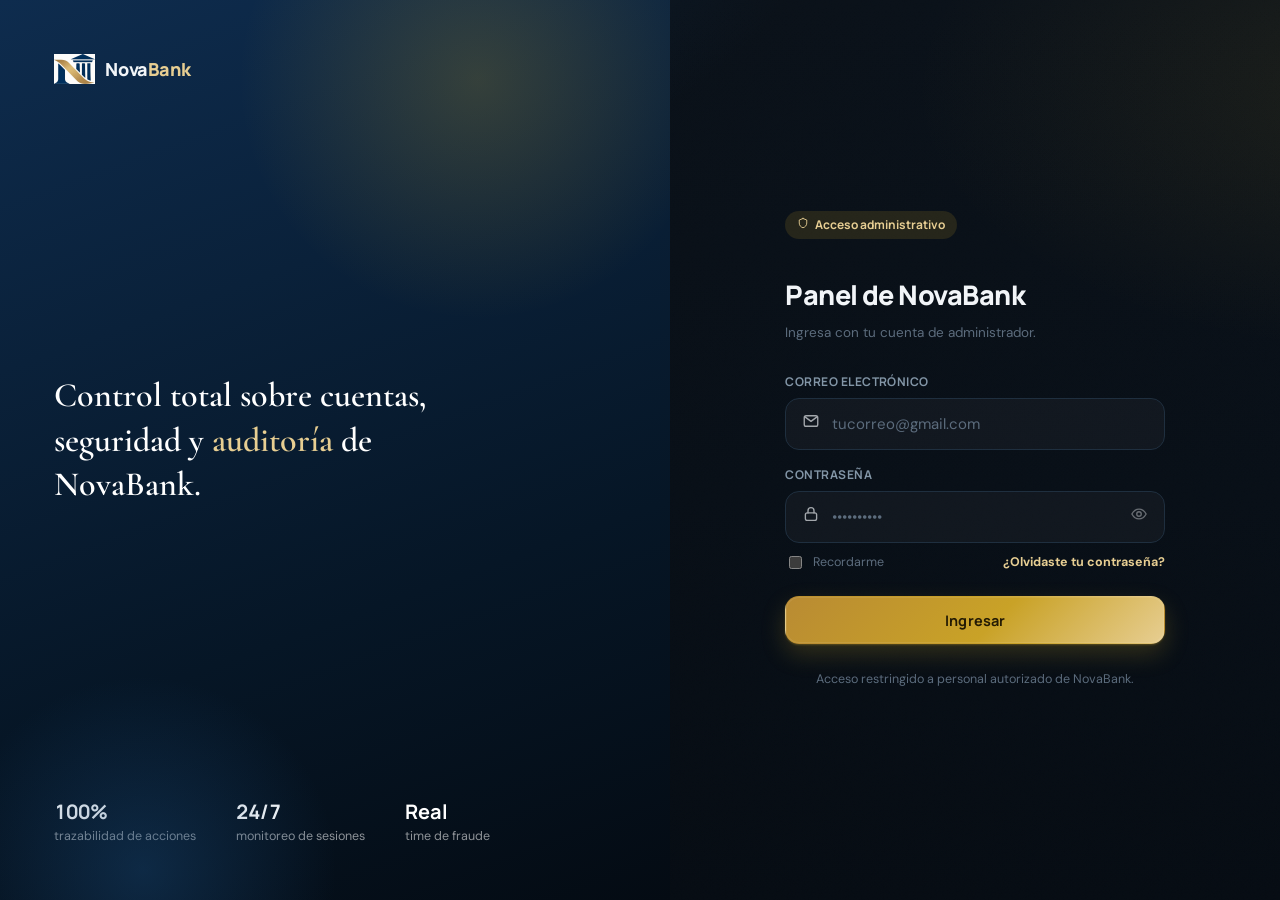
==== auditoria.html @ 41d4a3d4 "Reconstruir la pagina como panel de administracion interno Cambio de alcance: ya no es una banca par" ====
<!DOCTYPE html>
<html lang="es">
<head>
<meta charset="UTF-8" />
<meta name="viewport" content="width=device-width, initial-scale=1.0" />
<title>NovaBank Admin — Auditoría</title>
<meta name="theme-color" content="#080F17" />
<link rel="icon" href="img/logo-banco.png" />
<link rel="stylesheet" href="css/estilos.css" />
</head>
<body>
<div class="app-shell" id="app"></div>

<template id="tpl-auditoria">
  <section class="card card-pad reveal reveal-1">
    <div class="filtros-barra">
      <div class="campo-caja" style="max-width:300px;flex:1">
        <span data-icon="search"></span>
        <input id="buscar" type="text" placeholder="Buscar por usuario o acción…" />
      </div>
      <select class="select-filtro" id="filtro-categoria">
        <option value="">Todas las categorías</option>
        <option value="SESION">Sesión</option>
        <option value="NAVEGACION">Navegación</option>
        <option value="TRANSFERENCIA">Transferencia</option>
        <option value="PAGO_SERVICIO">Pago de servicio</option>
        <option value="RETIRO">Retiro</option>
        <option value="TARJETA">Tarjeta</option>
        <option value="QR">QR</option>
        <option value="PERFIL">Perfil</option>
        <option value="SEGURIDAD">Seguridad</option>
      </select>
    </div>

    <div class="tabla-envoltorio">
      <table class="tabla">
        <thead>
          <tr>
            <th>Usuario</th>
            <th>Acción</th>
            <th>Categoría</th>
            <th>Ubicación</th>
            <th>Resultado</th>
            <th>Fecha y hora</th>
          </tr>
        </thead>
        <tbody id="tabla-auditoria"></tbody>
      </table>
    </div>
    <div id="paginacion-host"></div>
  </section>
</template>

<script src="js/ui.js"></script>
<script src="js/api.js"></script>
<script src="js/auditoria.js"></script>
</body>
</html>
---- css/estilos.css ----
/* ============================================================
   NovaBank — sistema de diseño web
   Paleta y tipografía trasladadas 1:1 desde la app móvil
   (navy #133A63 / dorado #C9A227), en una estética de banca
   privada: oscura, serena, con acentos dorados y vidrio esmerilado.
   ============================================================ */

@import url('https://fonts.googleapis.com/css2?family=Cormorant+Garamond:wght@500;600;700&family=Manrope:wght@500;600;700;800&family=DM+Sans:wght@400;500;700&display=swap');

:root {
  /* Marca */
  --navy: #133A63;
  --navy-deep: #061626;
  --navy-mid: #0E2C4E;
  --navy-glow: #1B4E80;
  --gold: #C9A227;
  --gold-soft: #E7CE92;
  --gold-bronze: #B98B33;
  --gold-pale: #F0DCA8;

  /* Superficie (tema oscuro — banca privada) */
  --bg: #080F17;
  --bg-aurora: radial-gradient(1100px 520px at 12% -10%, rgba(27,78,128,.35), transparent 60%),
               radial-gradient(900px 480px at 110% 10%, rgba(201,162,39,.10), transparent 55%),
               linear-gradient(180deg, #0A1119 0%, #080F17 55%, #060C13 100%);
  --surface: #111E2B;
  --surface-2: #0E1A26;
  --surface-glass: rgba(17,30,43,.72);
  --line: #1E2E3E;
  --line-soft: rgba(255,255,255,.08);

  --ink: #F2F5F8;
  --ink-mid: #B9C6D2;
  --ink-soft: #8295A6;
  --ink-faint: #5B6B7C;

  --verde: #5FD3A0;
  --verde-bg: rgba(95,211,160,.12);
  --rojo: #FF8C7A;
  --rojo-bg: rgba(255,140,122,.12);
  --ambar: #E8C46A;
  --ambar-bg: rgba(232,196,106,.12);
  --azul-info: #7FB4F0;
  --azul-info-bg: rgba(127,180,240,.12);

  --radio-sm: 10px;
  --radio-md: 14px;
  --radio-lg: 18px;
  --radio-xl: 24px;
  --radio-pill: 999px;

  --sombra-card: 0 1px 1px rgba(2,8,16,.3), 0 6px 16px rgba(2,8,16,.3), 0 24px 48px -12px rgba(2,8,16,.5), 0 1px 0 rgba(255,255,255,.04) inset;
  --sombra-flot: 0 2px 6px rgba(2,8,16,.35), 0 24px 64px -8px rgba(2,8,16,.6);
  --sombra-boton: 0 1px 2px rgba(201,162,39,.3), 0 10px 24px rgba(201,162,39,.22), 0 0 0 1px rgba(255,255,255,.08) inset;

  --f-display: 'Cormorant Garamond', Georgia, serif;
  --f-heading: 'Manrope', system-ui, sans-serif;
  --f-body: 'DM Sans', system-ui, sans-serif;

  --ease: cubic-bezier(.22,.9,.3,1);
  --ease-spring: cubic-bezier(.34,1.56,.64,1);
  --sidebar-w: 260px;
}

@media (prefers-reduced-motion: reduce) {
  *, *::before, *::after { animation-duration: .001ms !important; animation-iteration-count: 1 !important; transition-duration: .001ms !important; scroll-behavior: auto !important; }
}

* { box-sizing: border-box; }
html { color-scheme: dark; scroll-behavior: smooth; }

body {
  margin: 0;
  min-height: 100vh;
  background: var(--bg-aurora), var(--bg);
  background-attachment: fixed;
  color: var(--ink);
  font-family: var(--f-body);
  font-size: 15px;
  line-height: 1.5;
  -webkit-font-smoothing: antialiased;
  text-rendering: optimizeLegibility;
  font-feature-settings: 'tnum' 1, 'ss01' 1;
  animation: fundidoBody .5s var(--ease);
  position: relative;
}

/* Grano sutil sobre el fondo — el detalle que separa "plano" de "con
   acabado"; casi imperceptible, pero le quita el aspecto de degradado CSS
   crudo a las superficies oscuras grandes. */
body::before {
  content: '';
  position: fixed; inset: 0; pointer-events: none; z-index: 0; opacity: .035; mix-blend-mode: overlay;
  background-image: url("data:image/svg+xml,%3Csvg xmlns='http://www.w3.org/2000/svg' width='180' height='180'%3E%3Cfilter id='n'%3E%3CfeTurbulence type='fractalNoise' baseFrequency='0.9' numOctaves='2' stitchTiles='stitch'/%3E%3C/filter%3E%3Crect width='100%25' height='100%25' filter='url(%23n)'/%3E%3C/svg%3E");
}

@keyframes fundidoBody { from { opacity: 0; } }

h1, h2, h3, h4 { font-family: var(--f-heading); font-weight: 800; letter-spacing: -0.02em; margin: 0; color: var(--ink); }
p { margin: 0; }
a { color: inherit; text-decoration: none; }
button { font-family: inherit; }

:focus-visible { outline: 2px solid var(--gold); outline-offset: 2px; border-radius: 6px; }

/* ---------- Animaciones de entrada ---------- */
@keyframes entraArriba { from { opacity: 0; transform: translateY(14px); } to { opacity: 1; transform: translateY(0); } }
.reveal { animation: entraArriba .55s var(--ease) backwards; }
.reveal-1 { animation-delay: .04s; } .reveal-2 { animation-delay: .1s; } .reveal-3 { animation-delay: .16s; }
.reveal-4 { animation-delay: .22s; } .reveal-5 { animation-delay: .28s; } .reveal-6 { animation-delay: .34s; }

.oculto { display: none !important; }

::selection { background: rgba(201,162,39,.35); color: #fff; }

/* Scrollbar discreto */
::-webkit-scrollbar { width: 10px; height: 10px; }
::-webkit-scrollbar-track { background: transparent; }
::-webkit-scrollbar-thumb { background: #22364A; border-radius: 10px; border: 2px solid var(--bg); }

/* ---------- Utilidades de layout ---------- */
.contenedor { max-width: 1180px; margin: 0 auto; padding: 0 28px; }
.fila { display: flex; align-items: center; }
.entre { justify-content: space-between; }
.gap-s { gap: 8px; } .gap-m { gap: 14px; } .gap-l { gap: 22px; }

/* ============================================================
   Marca / logo
   ============================================================ */
.marca { display: inline-flex; align-items: center; gap: 10px; }
.marca img { height: 30px; width: auto; display: block; }
.marca span { font-family: var(--f-heading); font-weight: 800; font-size: 18px; letter-spacing: -.01em; color: var(--ink); }
.marca span b { color: var(--gold-soft); font-weight: 800; }

/* ============================================================
   Botones
   ============================================================ */
.btn {
  display: inline-flex; align-items: center; justify-content: center; gap: 8px;
  height: 48px; padding: 0 22px; border-radius: var(--radio-md);
  font-family: var(--f-heading); font-weight: 700; font-size: 14.5px; letter-spacing: .01em;
  border: 1px solid transparent; cursor: pointer; transition: transform .18s var(--ease), box-shadow .18s var(--ease), opacity .18s var(--ease), background .18s var(--ease);
  white-space: nowrap; user-select: none;
}
.btn:active { transform: scale(.965); }
.btn:disabled { opacity: .45; cursor: not-allowed; pointer-events: none; }

.btn-dorado {
  position: relative; overflow: hidden;
  background: linear-gradient(135deg, var(--gold-bronze), var(--gold) 55%, var(--gold-soft));
  color: #241B04; box-shadow: var(--sombra-boton);
}
.btn-dorado::after {
  content: ''; position: absolute; inset: 0; opacity: 0; transition: opacity .3s var(--ease);
  background: linear-gradient(120deg, transparent 30%, rgba(255,255,255,.55) 48%, transparent 66%);
  background-size: 220% 100%; background-position: 110% 0;
}
.btn-dorado:hover { transform: translateY(-1.5px); box-shadow: 0 2px 4px rgba(201,162,39,.35), 0 16px 32px rgba(201,162,39,.3); }
.btn-dorado:hover::after { opacity: 1; animation: brilloBoton .9s var(--ease); }
@keyframes brilloBoton { from { background-position: 110% 0; } to { background-position: -10% 0; } }

.btn-fantasma {
  background: rgba(255,255,255,.04); color: var(--ink);
  border-color: var(--line-soft); backdrop-filter: blur(6px);
}
.btn-fantasma:hover { background: rgba(255,255,255,.08); border-color: rgba(255,255,255,.18); }

.btn-linea { background: transparent; color: var(--gold-soft); border-color: rgba(231,206,146,.35); }
.btn-linea:hover { background: rgba(231,206,146,.08); }

.btn-peligro { background: rgba(255,140,122,.12); color: var(--rojo); border-color: rgba(255,140,122,.25); }
.btn-peligro:hover { background: rgba(255,140,122,.2); }

.btn-sm { height: 38px; padding: 0 16px; font-size: 13px; border-radius: var(--radio-sm); }
.btn-block { width: 100%; }
.btn-icono { width: 44px; height: 44px; padding: 0; border-radius: var(--radio-md); }

/* ============================================================
   Tarjetas / superficies
   ============================================================ */
.card {
  background: linear-gradient(180deg, rgba(255,255,255,.035), rgba(255,255,255,0)) , var(--surface);
  border: 1px solid var(--line-soft);
  border-radius: var(--radio-xl);
  box-shadow: var(--sombra-card);
  transition: box-shadow .3s var(--ease), border-color .3s var(--ease), transform .3s var(--ease);
}
.card-pad { padding: 26px; }
.card-interactiva { cursor: pointer; }
.card-interactiva:hover { border-color: rgba(201,162,39,.28); transform: translateY(-2px); box-shadow: var(--sombra-card), 0 0 0 1px rgba(201,162,39,.12); }
.card-glass {
  background: var(--surface-glass);
  backdrop-filter: blur(16px) saturate(140%);
  border: 1px solid rgba(255,255,255,.08);
}

.divisor { height: 1px; background: linear-gradient(90deg, transparent, var(--line-soft) 20%, var(--line-soft) 80%, transparent); border: none; margin: 0; }

/* ============================================================
   Formularios
   ============================================================ */
.campo { display: flex; flex-direction: column; gap: 7px; }
.campo label { font-family: var(--f-heading); font-size: 12px; font-weight: 700; letter-spacing: .04em; text-transform: uppercase; color: var(--ink-soft); }
.campo-caja {
  display: flex; align-items: center; gap: 10px;
  height: 52px; padding: 0 16px; border-radius: var(--radio-md);
  background: rgba(255,255,255,.035); border: 1.5px solid var(--line);
  transition: border-color .2s var(--ease), background .2s var(--ease), box-shadow .2s var(--ease);
}
.campo-caja:focus-within { border-color: var(--gold); background: rgba(201,162,39,.05); box-shadow: 0 0 0 4px rgba(201,162,39,.1); }
.campo-caja:hover:not(:focus-within) { border-color: rgba(255,255,255,.22); }
.campo-caja svg { flex: none; opacity: .65; }
.campo-caja input, .campo-caja select {
  flex: 1; min-width: 0; background: transparent; border: none; outline: none;
  color: var(--ink); font-family: var(--f-body); font-size: 15px;
}
.campo-caja input::placeholder { color: var(--ink-faint); }
.campo-caja.error { border-color: var(--rojo); }
.campo-error { font-size: 12px; color: var(--rojo); font-weight: 500; }
.campo-accion { cursor: pointer; opacity: .6; transition: opacity .15s; }
.campo-accion:hover { opacity: 1; }

/* ============================================================
   Insignias / estados
   ============================================================ */
.insignia { display: inline-flex; align-items: center; gap: 6px; padding: 5px 12px; border-radius: var(--radio-pill); font-size: 12px; font-weight: 700; font-family: var(--f-heading); }
.insignia-verde { background: var(--verde-bg); color: var(--verde); }
.insignia-rojo { background: var(--rojo-bg); color: var(--rojo); }
.insignia-ambar { background: var(--ambar-bg); color: var(--ambar); }
.insignia-azul { background: var(--azul-info-bg); color: var(--azul-info); }
.insignia-dorado { background: rgba(201,162,39,.14); color: var(--gold-soft); }

/* ============================================================
   App shell (sidebar + topbar + main)
   ============================================================ */
.app-shell { display: flex; min-height: 100vh; }

.sidebar {
  width: var(--sidebar-w); flex: none; position: sticky; top: 0; height: 100vh;
  display: flex; flex-direction: column; padding: 26px 18px;
  background: linear-gradient(180deg, rgba(14,44,78,.35), rgba(8,15,23,0) 40%), var(--surface-2);
  border-right: 1px solid var(--line-soft);
  z-index: 40;
}
.sidebar .marca { padding: 0 10px 28px; }
.nav-lista { display: flex; flex-direction: column; gap: 3px; flex: 1; }
.nav-item {
  display: flex; align-items: center; gap: 13px; padding: 12px 14px; border-radius: var(--radio-md);
  color: var(--ink-mid); font-family: var(--f-heading); font-weight: 600; font-size: 14px;
  transition: background .16s var(--ease), color .16s var(--ease);
}
.nav-item svg { flex: none; opacity: .8; transition: transform .22s var(--ease-spring); }
.nav-item:hover svg { transform: translateX(2px) scale(1.05); }
.nav-item:hover { background: rgba(255,255,255,.045); color: var(--ink); }
.nav-item.activo { background: linear-gradient(90deg, rgba(201,162,39,.16), rgba(201,162,39,.03)); color: var(--gold-soft); box-shadow: inset 2px 0 0 var(--gold); }
.nav-item.activo svg { opacity: 1; }
.nav-pie { padding-top: 14px; border-top: 1px solid var(--line-soft); display: flex; flex-direction: column; gap: 10px; }

.user-mini { display: flex; align-items: center; gap: 11px; padding: 8px 10px; border-radius: var(--radio-md); }
.avatar {
  width: 38px; height: 38px; border-radius: 50%; flex: none;
  display: flex; align-items: center; justify-content: center;
  background: linear-gradient(135deg, var(--gold-bronze), var(--gold)); color: #241B04;
  font-family: var(--f-heading); font-weight: 800; font-size: 14px;
}
.user-mini .nombre { font-family: var(--f-heading); font-weight: 700; font-size: 13.5px; color: var(--ink); white-space: nowrap; overflow: hidden; text-overflow: ellipsis; }
.user-mini .correo { font-size: 11.5px; color: var(--ink-faint); white-space: nowrap; overflow: hidden; text-overflow: ellipsis; }

.main { flex: 1; min-width: 0; }
.topbar {
  position: sticky; top: 0; z-index: 30;
  display: flex; align-items: center; justify-content: space-between;
  padding: 18px 32px; background: rgba(8,15,23,.75); backdrop-filter: blur(14px);
  border-bottom: 1px solid var(--line-soft);
}
.topbar h1 { font-size: 19px; }
.topbar .sub { font-size: 12.5px; color: var(--ink-faint); margin-top: 2px; }
.contenido { padding: 30px 32px 60px; max-width: 1180px; }

.menu-movil { display: none; }

/* ============================================================
   Balance / hero
   ============================================================ */
.hero-saldo {
  position: relative; overflow: hidden; padding: 30px 32px;
  background: linear-gradient(135deg, var(--navy-mid), var(--navy-deep) 70%);
  border: 1px solid rgba(201,162,39,.18);
}
.hero-saldo::before {
  content: ''; position: absolute; inset: -40% -10% auto auto; width: 320px; height: 320px;
  background: radial-gradient(circle, rgba(201,162,39,.25), transparent 65%); pointer-events: none;
  animation: respirarGlow 6s ease-in-out infinite;
}
@keyframes respirarGlow { 0%, 100% { opacity: 1; transform: scale(1); } 50% { opacity: .7; transform: scale(1.08); } }
.hero-saldo::after {
  content: ''; position: absolute; inset: 0; pointer-events: none; opacity: .5;
  background-image: linear-gradient(rgba(255,255,255,.035) 1px, transparent 1px), linear-gradient(90deg, rgba(255,255,255,.035) 1px, transparent 1px);
  background-size: 28px 28px; mask-image: linear-gradient(135deg, black, transparent 70%);
}
.hero-saldo .etiqueta { font-family: var(--f-heading); font-size: 11.5px; font-weight: 700; letter-spacing: .12em; text-transform: uppercase; color: var(--gold-soft); opacity: .85; }
.hero-saldo .monto { position: relative; font-family: var(--f-display); font-size: 52px; font-weight: 700; color: #fff; margin-top: 6px; letter-spacing: -.01em; font-variant-numeric: tabular-nums; }
.hero-saldo .monto small { font-size: 22px; opacity: .55; font-weight: 600; }
.hero-saldo .meta { margin-top: 14px; display: flex; gap: 22px; flex-wrap: wrap; }
.hero-saldo .meta div span { display: block; }
.hero-saldo .meta .k { font-size: 11px; color: rgba(255,255,255,.5); text-transform: uppercase; letter-spacing: .06em; }
.hero-saldo .meta .v { font-family: var(--f-heading); font-weight: 700; color: #fff; font-size: 14px; margin-top: 2px; }

.acciones-rapidas { display: grid; grid-template-columns: repeat(4, 1fr); gap: 14px; margin-top: 20px; }
.accion-rapida {
  display: flex; flex-direction: column; align-items: center; gap: 9px; padding: 18px 10px;
  border-radius: var(--radio-lg); background: rgba(255,255,255,.03); border: 1px solid var(--line-soft);
  transition: transform .16s var(--ease), background .16s var(--ease), border-color .16s var(--ease); cursor: pointer;
}
.accion-rapida:hover { transform: translateY(-3px); background: rgba(201,162,39,.06); border-color: rgba(201,162,39,.25); }
.accion-rapida:hover .ico { transform: scale(1.08) rotate(-4deg); }
.accion-rapida:active { transform: translateY(-1px) scale(.97); }
.accion-rapida .ico {
  width: 46px; height: 46px; border-radius: 14px; display: flex; align-items: center; justify-content: center;
  background: linear-gradient(135deg, rgba(201,162,39,.22), rgba(201,162,39,.06)); color: var(--gold-soft);
  transition: transform .28s var(--ease-spring);
}
.accion-rapida span { font-family: var(--f-heading); font-weight: 700; font-size: 12.5px; color: var(--ink-mid); text-align: center; }

/* ============================================================
   Grid de paneles
   ============================================================ */
.grid-2 { display: grid; grid-template-columns: 1.55fr 1fr; gap: 22px; }
.seccion-titulo { display: flex; align-items: center; justify-content: space-between; margin-bottom: 14px; }
.seccion-titulo h3 { font-size: 15.5px; }
.seccion-titulo a { font-size: 12.5px; font-weight: 700; color: var(--gold-soft); font-family: var(--f-heading); }

/* ============================================================
   Transacciones
   ============================================================ */
.transaccion { display: flex; align-items: center; gap: 14px; padding: 14px 10px; margin: 0 -10px; border-radius: 12px; transition: background .18s var(--ease); }
.transaccion:hover { background: rgba(255,255,255,.03); }
.transaccion + .transaccion { border-top: 1px solid var(--line-soft); }
.transaccion .ico { width: 42px; height: 42px; border-radius: 13px; display: flex; align-items: center; justify-content: center; flex: none; transition: transform .22s var(--ease-spring); }
.transaccion:hover .ico { transform: scale(1.06); }
.transaccion .info { flex: 1; min-width: 0; }
.transaccion .nombre { font-family: var(--f-heading); font-weight: 700; font-size: 13.5px; color: var(--ink); white-space: nowrap; overflow: hidden; text-overflow: ellipsis; }
.transaccion .meta { font-size: 12px; color: var(--ink-faint); margin-top: 2px; }
.transaccion .monto { font-family: var(--f-heading); font-weight: 800; font-size: 14px; flex: none; font-variant-numeric: tabular-nums; }
.transaccion .monto.credito { color: var(--verde); }
.transaccion .monto.debito { color: var(--ink); }

.fila-lista { display: flex; align-items: center; gap: 14px; padding: 16px 4px; }
.fila-lista + .fila-lista { border-top: 1px solid var(--line-soft); }

/* ============================================================
   Tabla de estados vacíos / carga
   ============================================================ */
.vacio { display: flex; flex-direction: column; align-items: center; justify-content: center; gap: 10px; padding: 50px 20px; text-align: center; color: var(--ink-faint); }
.vacio svg { opacity: .35; }
.vacio p { font-size: 13.5px; max-width: 260px; }

.skeleton { position: relative; overflow: hidden; background: rgba(255,255,255,.045); border-radius: var(--radio-sm); }
.skeleton::after {
  content: ''; position: absolute; inset: 0; transform: translateX(-100%);
  background: linear-gradient(90deg, transparent, rgba(255,255,255,.06), transparent);
  animation: brillo 1.4s infinite;
}
@keyframes brillo { to { transform: translateX(100%); } }

.spinner { width: 20px; height: 20px; border-radius: 50%; border: 2.5px solid rgba(255,255,255,.2); border-top-color: var(--gold); animation: girar .7s linear infinite; }
@keyframes girar { to { transform: rotate(360deg); } }

/* ============================================================
   Interruptor (toggle)
   ============================================================ */
.interruptor { position: relative; display: inline-block; width: 46px; height: 27px; flex: none; }
.interruptor input { opacity: 0; width: 0; height: 0; }
.interruptor .slider {
  position: absolute; inset: 0; cursor: pointer; background: #27384A; border-radius: var(--radio-pill);
  transition: background .18s var(--ease);
}
.interruptor .slider::before {
  content: ''; position: absolute; height: 21px; width: 21px; left: 3px; top: 3px; border-radius: 50%;
  background: #fff; transition: transform .18s var(--ease); box-shadow: 0 1px 3px rgba(0,0,0,.3);
}
.interruptor input:checked + .slider { background: linear-gradient(135deg, var(--gold-bronze), var(--gold)); }
.interruptor input:checked + .slider::before { transform: translateX(19px); }

/* ============================================================
   Tarjeta física (vista de card)
   ============================================================ */
.tarjeta-visual {
  position: relative; width: 100%; max-width: 380px; aspect-ratio: 1.586; border-radius: 20px; padding: 26px;
  background: linear-gradient(135deg, #0E2C4E 0%, #061626 60%, #081A2C 100%);
  box-shadow: var(--sombra-flot); overflow: hidden; color: #fff;
  display: flex; flex-direction: column; justify-content: space-between;
  transition: transform .4s var(--ease-spring), box-shadow .4s var(--ease);
}
.tarjeta-visual:hover { transform: perspective(900px) rotateX(2deg) rotateY(-4deg) translateY(-3px); box-shadow: var(--sombra-flot), 0 0 0 1px rgba(201,162,39,.2); }
.tarjeta-visual::before {
  content: ''; position: absolute; inset: -30% -20% auto auto; width: 260px; height: 260px;
  background: radial-gradient(circle, rgba(201,162,39,.3), transparent 65%);
}
.tarjeta-visual::after {
  content: ''; position: absolute; top: 0; bottom: 0; width: 60%; left: -80%;
  background: linear-gradient(100deg, transparent, rgba(255,255,255,.12), transparent);
  transition: left .7s var(--ease);
}
.tarjeta-visual:hover::after { left: 120%; }
.tarjeta-visual .num { font-family: var(--f-heading); font-size: 19px; letter-spacing: .14em; font-weight: 700; font-variant-numeric: tabular-nums; }
.tarjeta-visual .pie { display: flex; justify-content: space-between; align-items: flex-end; }
.tarjeta-visual .pie .k { font-size: 9.5px; letter-spacing: .1em; text-transform: uppercase; opacity: .6; }
.tarjeta-visual .pie .v { font-family: var(--f-heading); font-weight: 700; font-size: 13px; margin-top: 3px; }
.tarjeta-visual.bloqueada { filter: grayscale(.6); opacity: .7; }

/* ============================================================
   Modal
   ============================================================ */
.modal-fondo {
  position: fixed; inset: 0; background: rgba(4,8,13,.65); backdrop-filter: blur(4px);
  display: flex; align-items: center; justify-content: center; z-index: 100; padding: 20px;
  animation: aparece .18s var(--ease);
}
@keyframes aparece { from { opacity: 0; } }
.modal {
  width: 100%; max-width: 420px; padding: 30px; animation: subeModal .22s var(--ease);
}
@keyframes subeModal { from { opacity: 0; transform: translateY(14px) scale(.98); } }
.modal-cerrar { position: absolute; top: 18px; right: 18px; cursor: pointer; opacity: .6; }
.modal-cerrar:hover { opacity: 1; }

/* Casillas OTP */
.otp-caja { display: flex; gap: 9px; justify-content: center; margin: 18px 0; }
.otp-caja span {
  width: 44px; height: 54px; border-radius: var(--radio-md); background: rgba(255,255,255,.04); border: 1.5px solid var(--line);
  display: flex; align-items: center; justify-content: center; font-family: var(--f-heading); font-weight: 800; font-size: 21px; color: var(--ink);
}
.otp-caja span.lleno { border-color: var(--gold); background: rgba(201,162,39,.08); }

/* ============================================================
   Toast
   ============================================================ */
#toast-host { position: fixed; bottom: 24px; right: 24px; display: flex; flex-direction: column; gap: 10px; z-index: 200; }
.toast {
  display: flex; align-items: center; gap: 10px; padding: 14px 18px; border-radius: var(--radio-md);
  background: var(--surface-glass); backdrop-filter: blur(14px); border: 1px solid var(--line-soft);
  box-shadow: var(--sombra-flot); font-size: 13.5px; font-weight: 600; min-width: 240px;
  animation: entraToast .25s var(--ease);
}
@keyframes entraToast { from { opacity: 0; transform: translateY(10px); } }
.toast.exito { border-left: 3px solid var(--verde); }
.toast.error { border-left: 3px solid var(--rojo); }

/* ============================================================
   Login / pantalla pública
   ============================================================ */
.publica {
  min-height: 100vh; display: grid; grid-template-columns: 1.1fr 1fr;
}
.publica-arte {
  position: relative; overflow: hidden; display: flex; flex-direction: column; justify-content: space-between; padding: 54px;
  background: linear-gradient(160deg, var(--navy-mid) 0%, var(--navy-deep) 65%, #040B13 100%);
}
.publica-arte::before {
  content: ''; position: absolute; inset: -20% -10% auto auto; width: 520px; height: 520px;
  background: radial-gradient(circle, rgba(201,162,39,.22), transparent 65%);
  animation: derivaGlow 10s ease-in-out infinite;
}
.publica-arte::after {
  content: ''; position: absolute; left: -10%; bottom: -20%; width: 420px; height: 420px;
  background: radial-gradient(circle, rgba(27,78,128,.4), transparent 65%);
  animation: derivaGlow 13s ease-in-out infinite reverse;
}
@keyframes derivaGlow { 0%, 100% { transform: translate(0,0) scale(1); } 50% { transform: translate(-4%,3%) scale(1.06); } }

.publica-arte .marca { animation: entraArriba .6s var(--ease) backwards; }
.publica-arte .frase { position: relative; font-family: var(--f-display); font-size: 34px; line-height: 1.3; color: #fff; max-width: 440px; font-weight: 600; animation: entraArriba .7s var(--ease) .1s backwards; }
.publica-arte .frase span { color: var(--gold-soft); }
.publica-arte .pie { position: relative; display: flex; gap: 40px; color: rgba(255,255,255,.55); font-size: 12.5px; animation: entraArriba .7s var(--ease) .2s backwards; }
.publica-arte .pie b { display: block; color: #fff; font-family: var(--f-heading); font-size: 20px; font-variant-numeric: tabular-nums; }

/* Partículas doradas flotantes — un detalle vivo, sutil, que no distrae
   del formulario pero hace que el panel no se sienta estático. */
.particula { position: absolute; border-radius: 50%; background: var(--gold-soft); opacity: 0; pointer-events: none; animation: flotarParticula linear infinite; }
@keyframes flotarParticula {
  0% { opacity: 0; transform: translateY(0) scale(.6); }
  10% { opacity: .55; }
  90% { opacity: .35; }
  100% { opacity: 0; transform: translateY(-120px) scale(1); }
}

.publica-form { display: flex; align-items: center; justify-content: center; padding: 40px; }
.publica-form .caja { width: 100%; max-width: 380px; animation: entraArriba .6s var(--ease) .15s backwards; }
.publica-form .titulo { font-size: 27px; margin-top: 22px; }
.publica-form .sub { color: var(--ink-faint); font-size: 13.5px; margin-top: 7px; margin-bottom: 30px; }

@media (max-width: 920px) {
  .publica { grid-template-columns: 1fr; }
  .publica-arte { display: none; }
}

/* ============================================================
   Responsive app shell
   ============================================================ */
@media (max-width: 980px) {
  .grid-2 { grid-template-columns: 1fr; }
}

@media (max-width: 860px) {
  .sidebar { position: fixed; left: 0; top: 0; transform: translateX(-100%); transition: transform .22s var(--ease); box-shadow: var(--sombra-flot); }
  .sidebar.abierto { transform: translateX(0); }
  .menu-movil { display: flex; }
  .acciones-rapidas { grid-template-columns: repeat(2, 1fr); }
  .contenido { padding: 22px 16px 50px; }
  .topbar { padding: 14px 16px; }
  .hero-saldo { padding: 24px 20px; }
  .hero-saldo .monto { font-size: 38px; }
}

.sidebar-overlay { display: none; position: fixed; inset: 0; background: rgba(0,0,0,.5); z-index: 39; }
.sidebar-overlay.visible { display: block; }

/* ============================================================
   Punto de estado "vivo"
   ============================================================ */
.punto-vivo { display: inline-block; width: 7px; height: 7px; border-radius: 50%; background: var(--verde); box-shadow: 0 0 0 0 rgba(95,211,160,.6); animation: pulsoVivo 2s infinite; }
@keyframes pulsoVivo { 0% { box-shadow: 0 0 0 0 rgba(95,211,160,.55); } 70% { box-shadow: 0 0 0 7px rgba(95,211,160,0); } 100% { box-shadow: 0 0 0 0 rgba(95,211,160,0); } }

/* ============================================================
   KPIs del panel
   ============================================================ */
.kpis { display: grid; grid-template-columns: repeat(auto-fit, minmax(190px, 1fr)); gap: 16px; }
.kpi { padding: 22px; position: relative; overflow: hidden; }
.kpi .ico-kpi { width: 38px; height: 38px; border-radius: 11px; display: flex; align-items: center; justify-content: center; margin-bottom: 14px; }
.kpi .valor { font-family: var(--f-display); font-size: 32px; font-weight: 700; color: var(--ink); line-height: 1; font-variant-numeric: tabular-nums; }
.kpi .etiqueta-kpi { margin-top: 8px; font-size: 12.5px; color: var(--ink-faint); font-weight: 500; }
.kpi .tendencia { position: absolute; top: 22px; right: 22px; font-size: 11px; font-weight: 700; font-family: var(--f-heading); padding: 3px 9px; border-radius: var(--radio-pill); }

/* ============================================================
   Barra de filtros
   ============================================================ */
.filtros-barra { display: flex; gap: 12px; flex-wrap: wrap; align-items: center; margin-bottom: 20px; }
.filtros-barra .campo-caja { height: 44px; }
.select-filtro {
  height: 44px; padding: 0 14px; border-radius: var(--radio-md); background: rgba(255,255,255,.035);
  border: 1.5px solid var(--line); color: var(--ink); font-family: var(--f-body); font-size: 13.5px; cursor: pointer;
  transition: border-color .18s var(--ease);
}
.select-filtro:hover { border-color: rgba(255,255,255,.22); }
.select-filtro:focus { outline: none; border-color: var(--gold); }

/* ============================================================
   Tabla de datos
   ============================================================ */
.tabla-envoltorio { overflow-x: auto; border-radius: var(--radio-lg); border: 1px solid var(--line-soft); }
.tabla { width: 100%; border-collapse: collapse; font-size: 13.5px; }
.tabla thead th {
  text-align: left; padding: 13px 16px; font-family: var(--f-heading); font-size: 11px; font-weight: 700;
  letter-spacing: .06em; text-transform: uppercase; color: var(--ink-faint); background: rgba(255,255,255,.02);
  border-bottom: 1px solid var(--line-soft); white-space: nowrap; position: sticky; top: 0;
}
.tabla tbody td { padding: 14px 16px; border-bottom: 1px solid var(--line-soft); vertical-align: middle; }
.tabla tbody tr { transition: background .15s var(--ease); }
.tabla tbody tr:last-child td { border-bottom: none; }
.tabla tbody tr.clickeable { cursor: pointer; }
.tabla tbody tr.clickeable:hover { background: rgba(201,162,39,.045); }
.celda-usuario { display: flex; align-items: center; gap: 11px; }
.celda-usuario .avatar { width: 34px; height: 34px; font-size: 12px; flex: none; }
.celda-usuario .nombre { font-family: var(--f-heading); font-weight: 700; font-size: 13px; color: var(--ink); }
.celda-usuario .correo { font-size: 11.5px; color: var(--ink-faint); margin-top: 1px; }
.celda-mono { font-variant-numeric: tabular-nums; color: var(--ink-mid); }
.tabla-accion-btn { width: 32px; height: 32px; border-radius: 9px; display: inline-flex; align-items: center; justify-content: center; background: rgba(255,255,255,.04); color: var(--ink-mid); border: 1px solid var(--line-soft); cursor: pointer; transition: all .15s var(--ease); }
.tabla-accion-btn:hover { background: rgba(201,162,39,.1); color: var(--gold-soft); border-color: rgba(201,162,39,.3); }

/* ============================================================
   Paginación
   ============================================================ */
.paginacion { display: flex; align-items: center; justify-content: space-between; margin-top: 18px; flex-wrap: wrap; gap: 12px; }
.paginacion .resumen { font-size: 12.5px; color: var(--ink-faint); }
.paginacion .controles { display: flex; gap: 8px; }

/* ============================================================
   Panel lateral deslizante (detalle de usuario)
   ============================================================ */
.drawer-fondo {
  position: fixed; inset: 0; background: rgba(4,8,13,.6); backdrop-filter: blur(3px); z-index: 90;
  opacity: 0; pointer-events: none; transition: opacity .25s var(--ease);
}
.drawer-fondo.abierto { opacity: 1; pointer-events: auto; }
.drawer {
  position: fixed; top: 0; right: 0; bottom: 0; width: min(480px, 100vw); z-index: 91;
  background: var(--surface-2); border-left: 1px solid var(--line-soft); box-shadow: var(--sombra-flot);
  transform: translateX(100%); transition: transform .32s var(--ease); display: flex; flex-direction: column;
}
.drawer-fondo.abierto .drawer { transform: translateX(0); }
.drawer-header { padding: 22px 24px; border-bottom: 1px solid var(--line-soft); display: flex; align-items: center; justify-content: space-between; flex: none; }
.drawer-body { flex: 1; overflow-y: auto; padding: 24px; }
.drawer-footer { padding: 18px 24px; border-top: 1px solid var(--line-soft); display: flex; gap: 10px; flex-wrap: wrap; flex: none; }

/* ============================================================
   Línea de tiempo (eventos de login / auditoría en el detalle)
   ============================================================ */
.linea-tiempo { display: flex; flex-direction: column; }
.evento-tl { display: flex; gap: 12px; padding-bottom: 18px; position: relative; }
.evento-tl:not(:last-child)::before { content: ''; position: absolute; left: 5px; top: 18px; bottom: 0; width: 1px; background: var(--line-soft); }
.evento-tl .punto { width: 11px; height: 11px; border-radius: 50%; flex: none; margin-top: 3px; border: 2px solid var(--surface-2); box-shadow: 0 0 0 1px var(--line); }
.evento-tl .punto.ok { background: var(--verde); }
.evento-tl .punto.fallo { background: var(--rojo); }
.evento-tl .contenido-tl { flex: 1; min-width: 0; }
.evento-tl .accion-tl { font-family: var(--f-heading); font-weight: 700; font-size: 13px; }
.evento-tl .meta-tl { font-size: 11.5px; color: var(--ink-faint); margin-top: 2px; }

@media (max-width: 600px) {
  .drawer { width: 100vw; }
  .kpis { grid-template-columns: repeat(2, 1fr); }
}
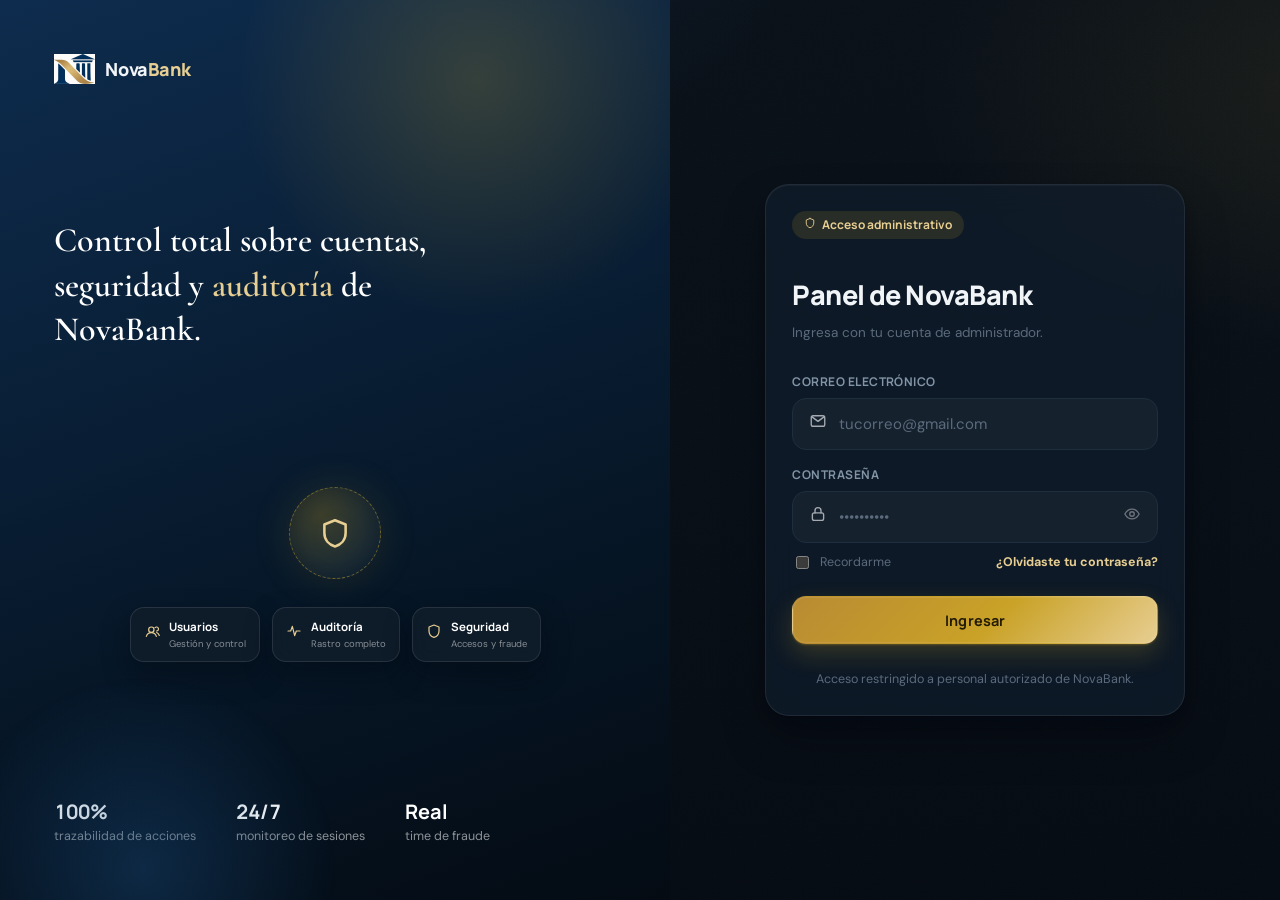
==== commit 260a633b: "Agregar filtros avanzados en Seguridad, Auditoria y Transacciones Panel colapsable con rango de fech" ====
--- a/auditoria.html
+++ b/auditoria.html
@@ -30,6 +30,27 @@
         <option value="PERFIL">Perfil</option>
         <option value="SEGURIDAD">Seguridad</option>
       </select>
+      <button class="btn btn-fantasma btn-sm btn-filtros-avanzados" id="btn-toggle-avanzados">
+        Filtros avanzados <span data-icon="chevron" data-size="13" style="transform:rotate(90deg)"></span>
+        <span class="cuenta-activos oculto" id="cuenta-filtros-activos">0</span>
+      </button>
+    </div>
+
+    <div class="filtros-avanzados" id="filtros-avanzados">
+      <div class="campo">
+        <label>Desde</label>
+        <div class="campo-caja"><input id="filtro-desde" type="date" /></div>
+      </div>
+      <div class="campo">
+        <label>Hasta</label>
+        <div class="campo-caja"><input id="filtro-hasta" type="date" /></div>
+      </div>
+      <div class="campo">
+        <label>Dirección IP</label>
+        <div class="campo-caja"><span data-icon="activity"></span><input id="filtro-ip" type="text" placeholder="Ej. 10.28.103" /></div>
+      </div>
+      <label class="chk-campo"><input type="checkbox" id="filtro-solo-fallidos" /> Solo fallidos</label>
+      <button class="btn btn-fantasma btn-sm" id="btn-limpiar-filtros" style="height:44px">Limpiar filtros</button>
     </div>
 
     <div class="tabla-envoltorio">
--- a/css/estilos.css
+++ b/css/estilos.css
@@ -475,6 +475,39 @@
 .publica-arte .pie { position: relative; display: flex; gap: 40px; color: rgba(255,255,255,.55); font-size: 12.5px; animation: entraArriba .7s var(--ease) .2s backwards; }
 .publica-arte .pie b { display: block; color: #fff; font-family: var(--f-heading); font-size: 20px; font-variant-numeric: tabular-nums; }
 
+/* Pieza central decorativa — llena el espacio vacío del panel con algo que
+   refuerza de qué trata el panel (control/auditoría/seguridad) en vez de
+   dejarlo como texto flotando sobre un fondo vacío. Deliberadamente sin
+   position:absolute — todo fluye con flexbox normal, para que no dependa
+   de calcular a mano dónde cae cada pieza. */
+.arte-centro { display: flex; flex-direction: column; align-items: center; gap: 28px; animation: entraArriba .8s var(--ease) .15s backwards; }
+
+.arte-anillo-int {
+  width: 92px; height: 92px; border-radius: 50%; flex: none;
+  background: radial-gradient(circle at 35% 30%, rgba(201,162,39,.28), rgba(14,44,78,.5));
+  border: 1.5px dashed rgba(201,162,39,.45);
+  box-shadow: 0 0 40px rgba(201,162,39,.14), inset 0 0 24px rgba(0,0,0,.25);
+  display: flex; align-items: center; justify-content: center;
+  animation: girarLento 26s linear infinite;
+}
+.arte-nucleo { color: var(--gold-soft); width: 34px; height: 34px; animation: girarLento 26s linear infinite reverse; }
+@keyframes girarLento { to { transform: rotate(360deg); } }
+
+.arte-chips-fila { display: flex; gap: 12px; flex-wrap: wrap; justify-content: center; }
+.arte-chip {
+  display: flex; align-items: center; gap: 9px; max-width: 150px;
+  background: rgba(17,30,43,.78); backdrop-filter: blur(10px);
+  border: 1px solid rgba(255,255,255,.1); border-radius: 14px;
+  padding: 10px 13px; box-shadow: 0 12px 28px rgba(2,8,16,.4);
+}
+.arte-chip span { color: var(--gold-soft); flex: none; }
+.arte-chip b { display: block; font-family: var(--f-heading); font-weight: 700; font-size: 11.5px; color: #fff; white-space: nowrap; }
+.arte-chip small { display: block; font-size: 9.5px; color: rgba(255,255,255,.5); margin-top: 1px; white-space: nowrap; }
+
+@media (max-height: 760px) {
+  .arte-centro { display: none; }
+}
+
 /* Partículas doradas flotantes — un detalle vivo, sutil, que no distrae
    del formulario pero hace que el panel no se sienta estático. */
 .particula { position: absolute; border-radius: 50%; background: var(--gold-soft); opacity: 0; pointer-events: none; animation: flotarParticula linear infinite; }
@@ -486,7 +519,7 @@
 }
 
 .publica-form { display: flex; align-items: center; justify-content: center; padding: 40px; }
-.publica-form .caja { width: 100%; max-width: 380px; animation: entraArriba .6s var(--ease) .15s backwards; }
+.publica-form .caja { width: 100%; max-width: 420px; animation: entraArriba .6s var(--ease) .15s backwards; }
 .publica-form .titulo { font-size: 27px; margin-top: 22px; }
 .publica-form .sub { color: var(--ink-faint); font-size: 13.5px; margin-top: 7px; margin-bottom: 30px; }
 
@@ -544,6 +577,29 @@
 }
 .select-filtro:hover { border-color: rgba(255,255,255,.22); }
 .select-filtro:focus { outline: none; border-color: var(--gold); }
+
+.btn-filtros-avanzados { display: inline-flex; align-items: center; gap: 7px; }
+.btn-filtros-avanzados svg { transition: transform .22s var(--ease); }
+.btn-filtros-avanzados.abierto svg { transform: rotate(180deg); }
+.btn-filtros-avanzados .cuenta-activos {
+  display: inline-flex; align-items: center; justify-content: center; min-width: 17px; height: 17px; padding: 0 4px;
+  border-radius: var(--radio-pill); background: var(--gold); color: #241B04; font-size: 10.5px; font-weight: 800;
+}
+
+.filtros-avanzados {
+  display: none; flex-wrap: wrap; align-items: flex-end; gap: 14px;
+  width: 100%; margin-top: 14px; padding-top: 16px; border-top: 1px solid var(--line-soft);
+  animation: entraArriba .25s var(--ease);
+}
+.filtros-avanzados.abierto { display: flex; }
+.filtros-avanzados .campo { min-width: 150px; flex: 1; }
+.filtros-avanzados .campo-caja { height: 44px; }
+.filtros-avanzados input[type="date"] { color-scheme: dark; }
+.filtros-avanzados .chk-campo {
+  display: flex; align-items: center; gap: 8px; height: 44px; padding: 0 14px; border-radius: var(--radio-md);
+  background: rgba(255,255,255,.035); border: 1.5px solid var(--line); font-size: 13px; color: var(--ink-mid); cursor: pointer; white-space: nowrap;
+}
+.filtros-avanzados .chk-campo input { accent-color: var(--gold); }
 
 /* ============================================================
    Tabla de datos
